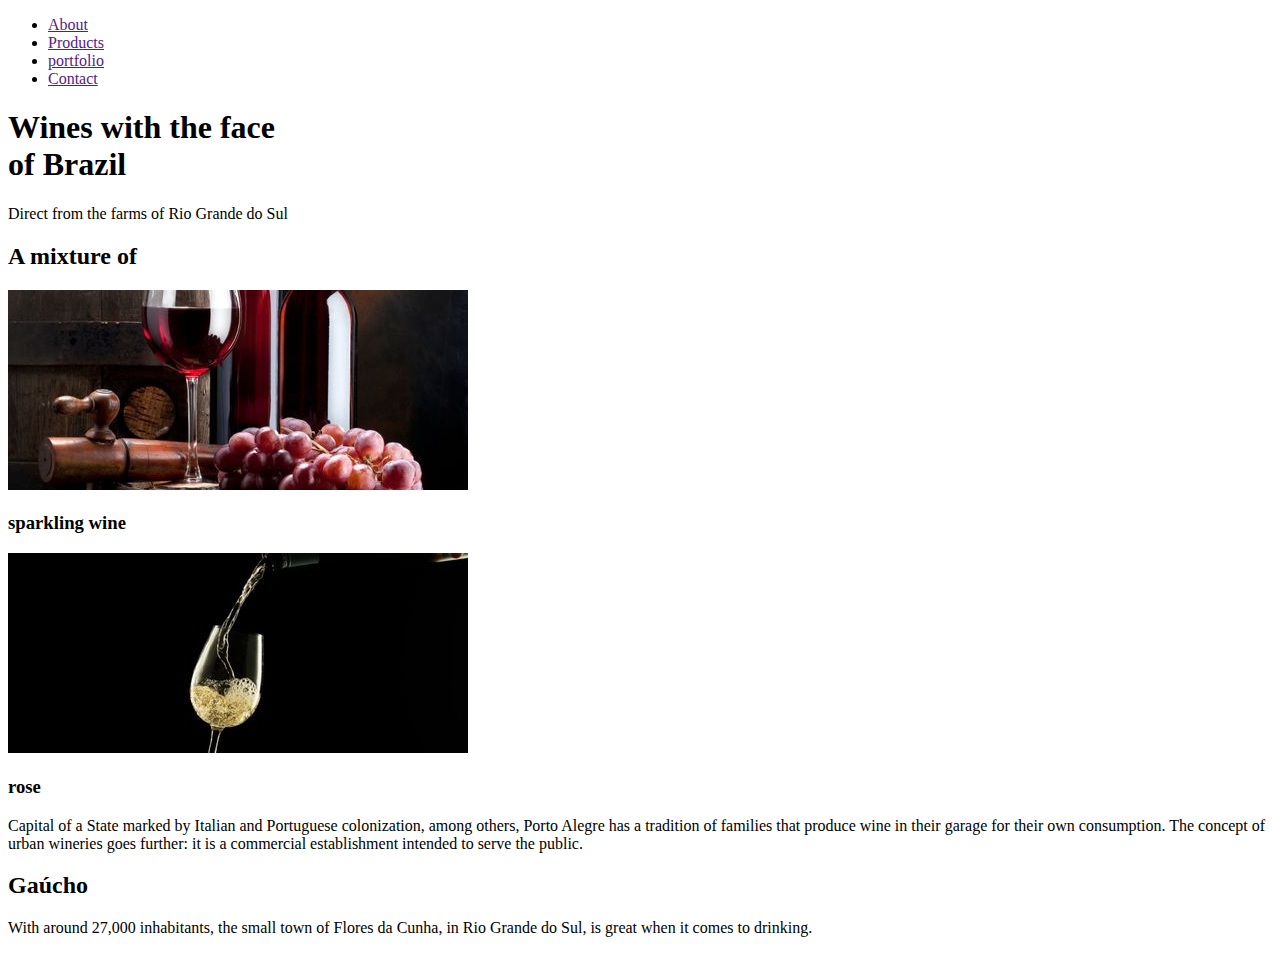
==== inde.html @ dd7b4b38 "First page  commit" ====
<!DOCTYPE html>
<html lang="en">

<head>
  <meta charset="UTF-8">
  <meta http-equiv="X-UA-Compatible" content="IE=edge">
  <meta name="viewport" content="width=device-width, initial-scale=1.0, shrink-to-fit=no">
  <link rel="stylesheet" href="./css/style.css">
  <title>Delicious Wines</title>
</head>

<body>
  <!-------------------------------------------------start header------------------------------------>
  <header>
    <div>
      <a href="./assets/img/delicious wines (1).png"></a>
    </div>
    <nav>
      <ul>
        <li><a href="">About</a></li>
        <li><a href="">Products</a></li>
        <li><a href="">portfolio</a></li>
        <li><a href="">Contact</a></li>
      </ul>
    </nav>
  </header>
  <!------------------------------------------------End Header---------------------------------------->

  <!-------------------------------------------------main start--------------------------------------->
  <main>
    <h1>Wines with the face <br /> of Brazil</h1>
    <p>Direct from the farms of Rio Grande do Sul</p>
  </main>

  <section>
    <h2>A mixture of</h2>
    <div>
      <div>
        <img src="./assets/img/wines-photos1.jpg" alt="">
        <h3>sparkling wine</h3>
      </div>
      <div>
        <img src="./assets/img/wines-photos2.jpg" alt="">
        <h3>rose</h3>
      </div>
    </div>
    <p>Capital of a State marked by Italian and Portuguese colonization, among others, Porto Alegre has a tradition of families that produce wine in their garage for their own consumption. The concept of urban wineries goes further: it is a commercial establishment intended to serve the public.</p>
  </section>

  <section>
    <div>
      <div>
        <h2>Gaúcho</h2>
        <p>With around 27,000 inhabitants, the small town of Flores da Cunha, in Rio Grande do Sul, is great when it comes to drinking.</p>
      </div>
    </div>
  </section>
</body>

</html>
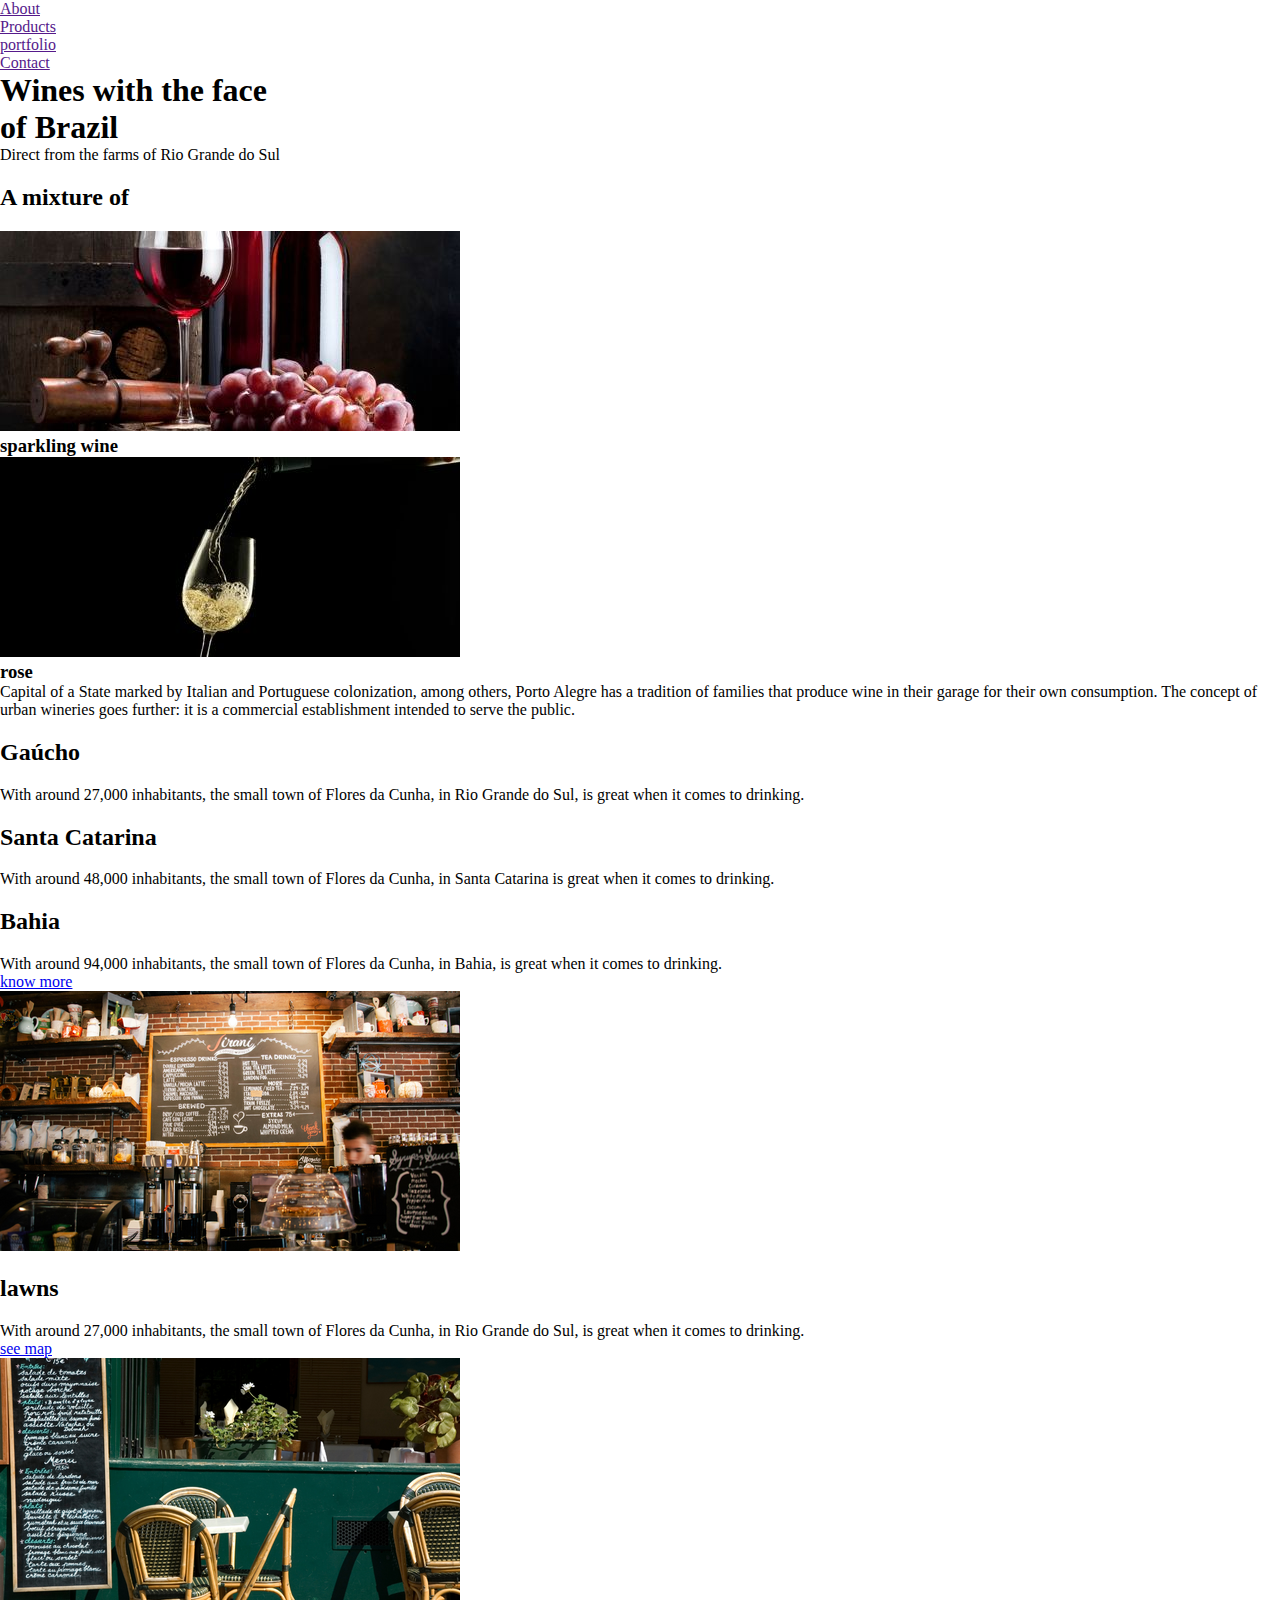
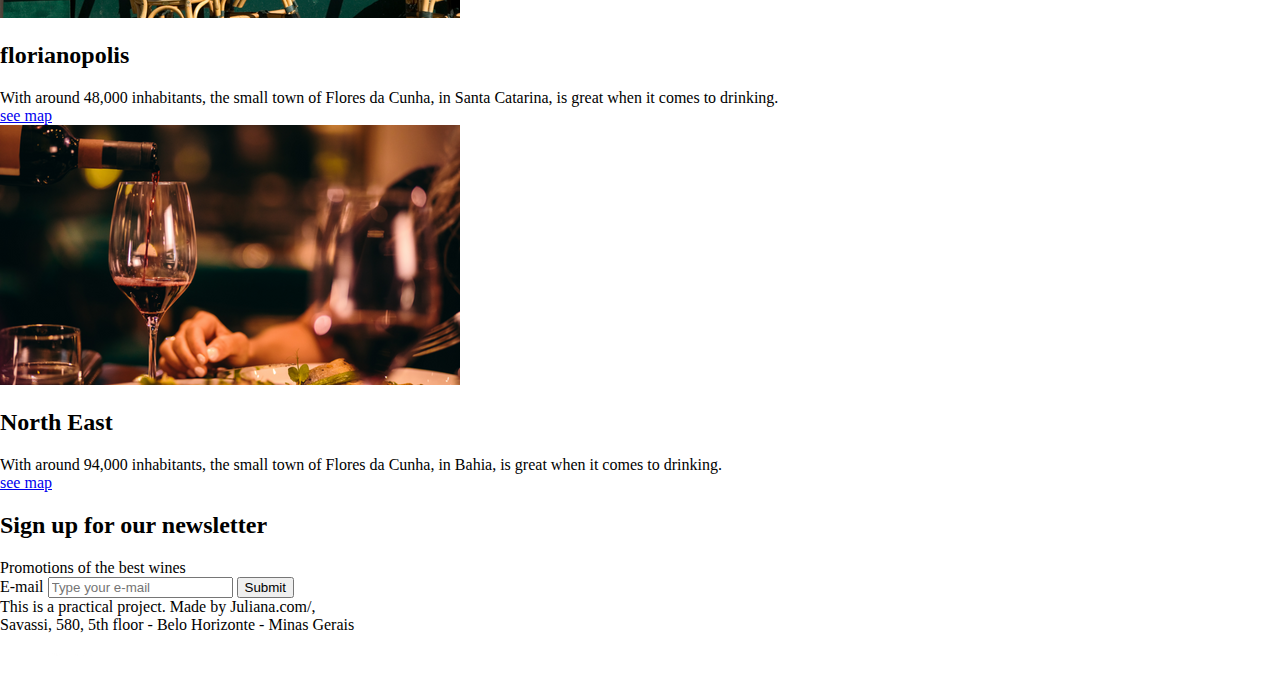
==== commit 17472338: "Updating sections in HTML" ====
--- a/inde.html
+++ b/inde.html
@@ -31,16 +31,18 @@
     <h1>Wines with the face <br /> of Brazil</h1>
     <p>Direct from the farms of Rio Grande do Sul</p>
   </main>
+  <!--------------------------------------------------End main---------------------------------------->
 
+  <!--------------------------------------------------start section------------------------------------>
   <section>
     <h2>A mixture of</h2>
     <div>
       <div>
-        <img src="./assets/img/wines-photos1.jpg" alt="">
+        <img src="./assets/img/wines-photos1.jpg" alt="sparkling wine">
         <h3>sparkling wine</h3>
       </div>
       <div>
-        <img src="./assets/img/wines-photos2.jpg" alt="">
+        <img src="./assets/img/wines-photos2.jpg" alt="rose">
         <h3>rose</h3>
       </div>
     </div>
@@ -53,8 +55,73 @@
         <h2>Gaúcho</h2>
         <p>With around 27,000 inhabitants, the small town of Flores da Cunha, in Rio Grande do Sul, is great when it comes to drinking.</p>
       </div>
+      <div>
+        <h2>Santa Catarina</h2>
+        <p>With around 48,000 inhabitants, the small town of Flores da Cunha, in Santa Catarina is great when it comes to drinking.</p>
+      </div>
+      <div>
+        <h2>Bahia</h2>
+        <p>With around 94,000 inhabitants, the small town of Flores da Cunha, in Bahia, is great when it comes to drinking.</p>
+        <a href="#">know more</a>
+      </div>
     </div>
   </section>
+
+  <section>
+    <div>
+      <img src="./assets/img/Restaurants 1.png" alt="DELICIOUS WINES lawn unit">
+    </div>
+    <div>
+      <h2>lawns</h2>
+      <p>With around 27,000 inhabitants, the small town of Flores da Cunha, in Rio Grande do Sul, is great when it comes to drinking.</p>
+      <a href="#">see map</a>
+    </div>
+
+    <div>
+      <img src="./assets/img/Restaurants2.png" alt="Unit in Florianópolis DELICIOUS WINES">
+    </div>
+    <div>
+      <h2>florianopolis</h2>
+      <p>With around 48,000 inhabitants, the small town of Flores da Cunha, in Santa Catarina, is great when it comes to drinking.</p>
+      <a href="#">see map</a>
+    </div>
+
+    <div>
+      <img src="./assets/img/Restaurants3.png" alt="Unit in the northeast DELICIOUS WINES">
+    </div>
+    <div>
+      <h2>North East</h2>
+      <p>With around 94,000 inhabitants, the small town of Flores da Cunha, in Bahia, is great when it comes to drinking.</p>
+      <a href="#">see map</a>
+    </div>
+  </section>
+
+  <section>
+    <div>
+      <div>
+        <h2>Sign up for our newsletter</h2>
+        <p>Promotions of the best wines</p>
+      </div>
+      <form action="">
+        <label for="">E-mail</label>
+        <input type="text" placeholder="Type your e-mail">
+        <button type="submit">Submit</button>
+      </form>
+    </div>
+  </section>
+  <!----------------------------------------------------end section------------------------------------->
+
+  <!------------------------------------------------------start footer----------------------------------->
+  <footer>
+    <div>
+      <p>This is a practical project. Made by Juliana.com/,<br />Savassi, 580, 5th floor - Belo Horizonte - Minas Gerais</p>
+      <img src="./assets/img/delicious wines (1).png" alt="DELICIOUS WINES">
+    </div>
+
+
+  </footer>
+
+
 </body>
 
 </html>--- a/css/style.css
+++ b/css/style.css
@@ -0,0 +1,9 @@
+/* Reset */
+body, h1 , h3, p, ul {
+padding: 0;
+margin: 0;
+}
+
+body {
+  font-family: Georgia, serif;
+}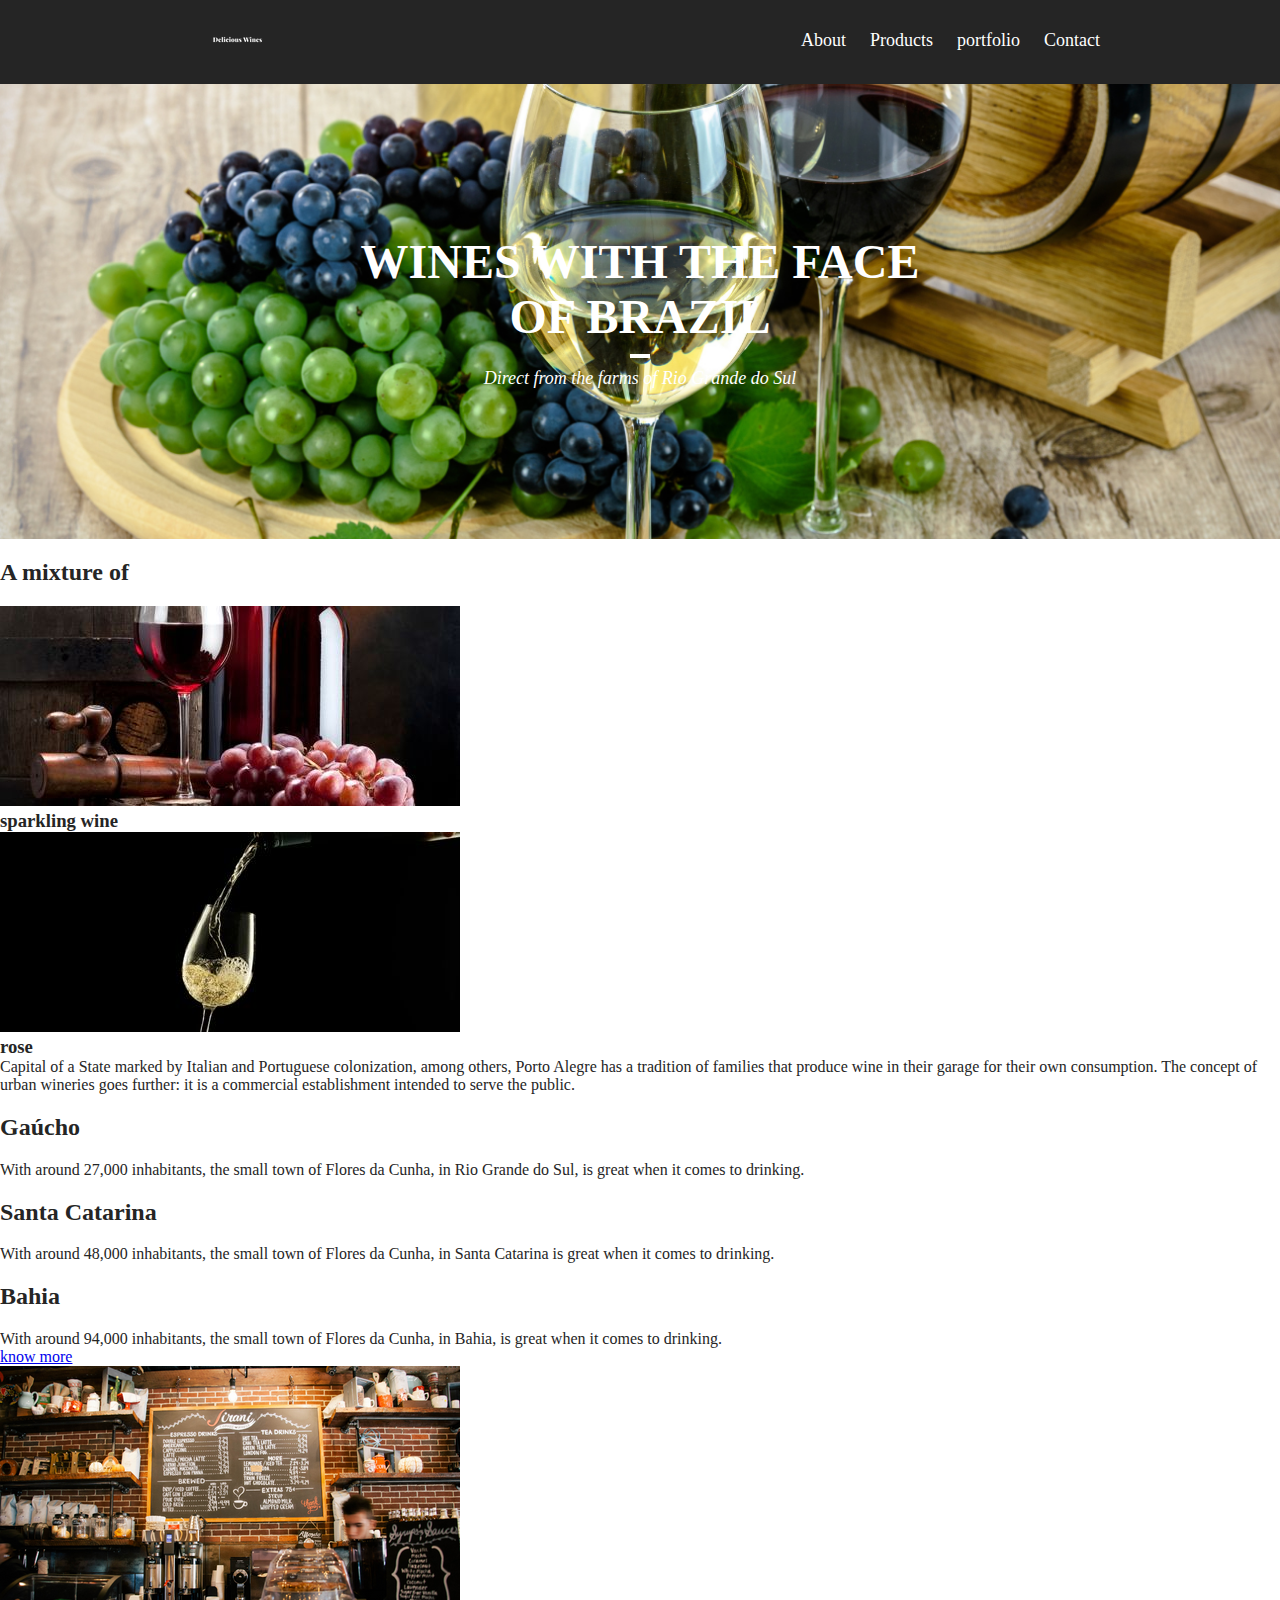
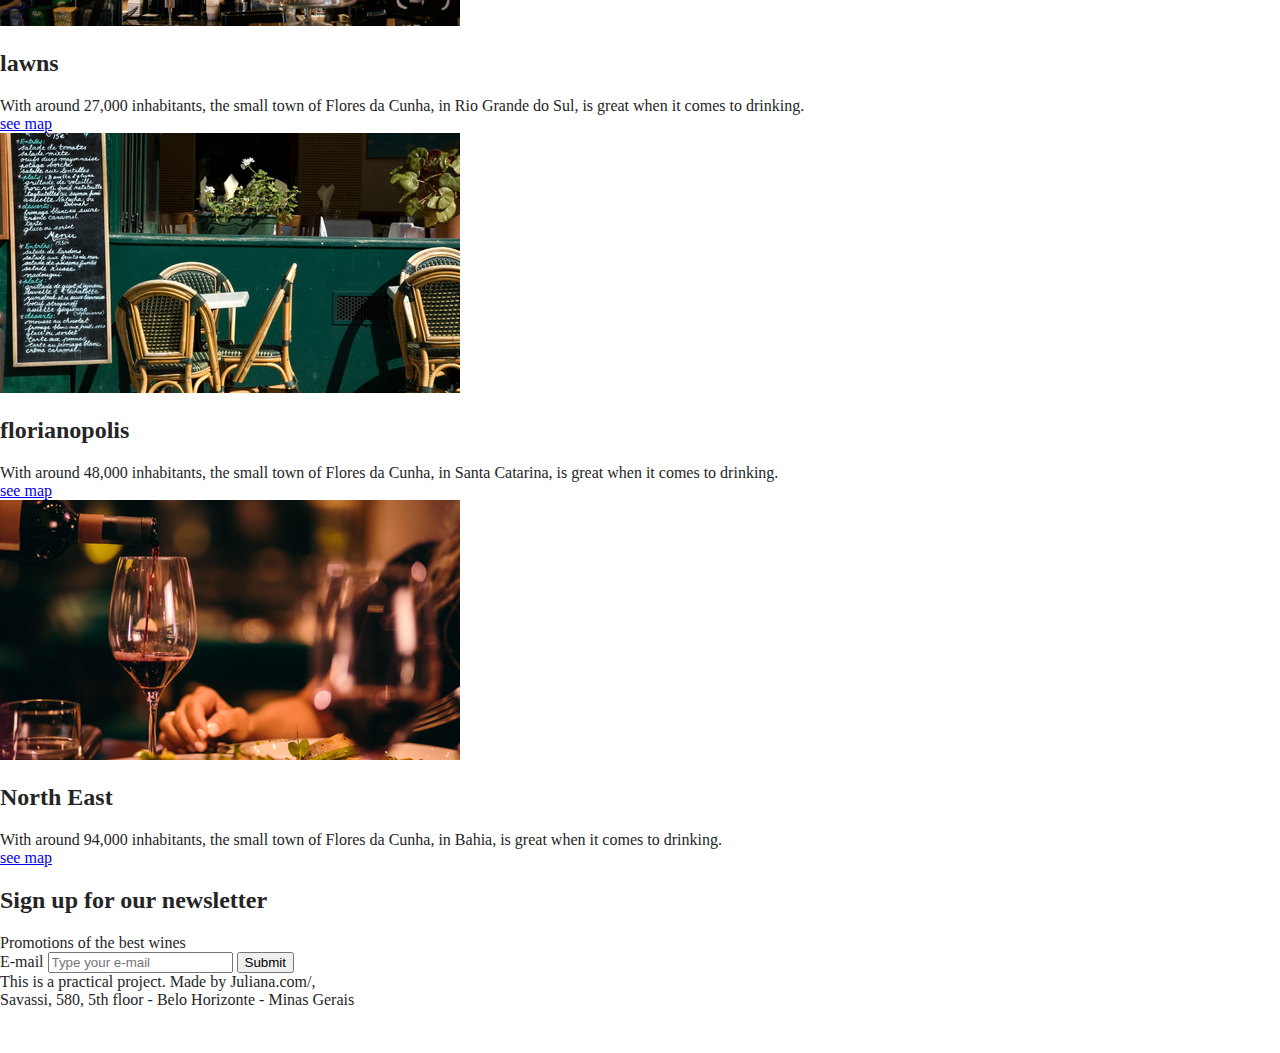
==== commit 9c81b84f: "Updating the menu bar with css" ====
--- a/inde.html
+++ b/inde.html
@@ -11,23 +11,23 @@
 
 <body>
   <!-------------------------------------------------start header------------------------------------>
-  <header>
-    <div>
-      <a href="./assets/img/delicious wines (1).png"></a>
+  <header class="menu">
+    <div class="menu-container">
+      <a class="menu-logo" href="#"><img src="./assets/img/delicious wines (1).png" alt="Delicious Wines"></a>
+      <nav class="menu-nav">
+        <ul>
+          <li><a href="">About</a></li>
+          <li><a href="">Products</a></li>
+          <li><a href="">portfolio</a></li>
+          <li><a href="">Contact</a></li>
+        </ul>
+      </nav>
     </div>
-    <nav>
-      <ul>
-        <li><a href="">About</a></li>
-        <li><a href="">Products</a></li>
-        <li><a href="">portfolio</a></li>
-        <li><a href="">Contact</a></li>
-      </ul>
-    </nav>
   </header>
   <!------------------------------------------------End Header---------------------------------------->
 
   <!-------------------------------------------------main start--------------------------------------->
-  <main>
+  <main class="intro">
     <h1>Wines with the face <br /> of Brazil</h1>
     <p>Direct from the farms of Rio Grande do Sul</p>
   </main>
--- a/css/style.css
+++ b/css/style.css
@@ -1,9 +1,82 @@
-/* Reset */
+/*==================================================== Reset=============================== */
 body, h1 , h3, p, ul {
 padding: 0;
 margin: 0;
 }
+/*=====================================================ENDRESET=============================*/
 
+/*=====================================================Startbody=============================*/
 body {
   font-family: Georgia, serif;
-}+  color: #252525;
+}
+/*======================================================Endbody===============================*/
+
+/*=======================================================Startmenu=============================*/
+.menu {
+  background: #252525;
+  padding: 20px 0;
+}
+
+.menu-container {
+  max-width: 960px;
+  margin: 0 auto;
+}
+
+.menu-container::after, .menu-container::before {
+  content: '';
+  display: table;
+  clear: both;
+}
+
+a.menu-logo {
+  display: block;
+  float: left;
+  margin-left: 10px;
+}
+
+.menu-nav {
+  float: right;
+  margin-right: 10px;
+}
+
+.menu-nav li {
+  display: inline-block;
+}
+.menu-nav a {
+  display: block;
+  padding: 10px;
+  text-decoration: none;
+  color: #ffffff;
+  font-size: 1.125em;
+}
+/*=================================================EndMenu===========================================*/
+
+/*=================================================StartIntro=========================================*/
+.intro {
+  background: url(/assets/img/wines.png) no-repeat center center;
+  background-size: cover;
+  padding: 150px 0;
+  text-align: center;
+  color: #ffffff;
+}
+
+.intro h1 {
+  text-transform: uppercase;
+  font-size: 3em;
+}
+
+.intro h1::after {
+  content: '';
+  display: block;
+  width: 20px;
+  height: 4px;
+  background: #ffffff;
+  margin: 10px auto;
+}
+
+.intro p {
+  font-style: italic;
+  font-size: 1.125em;
+}
+
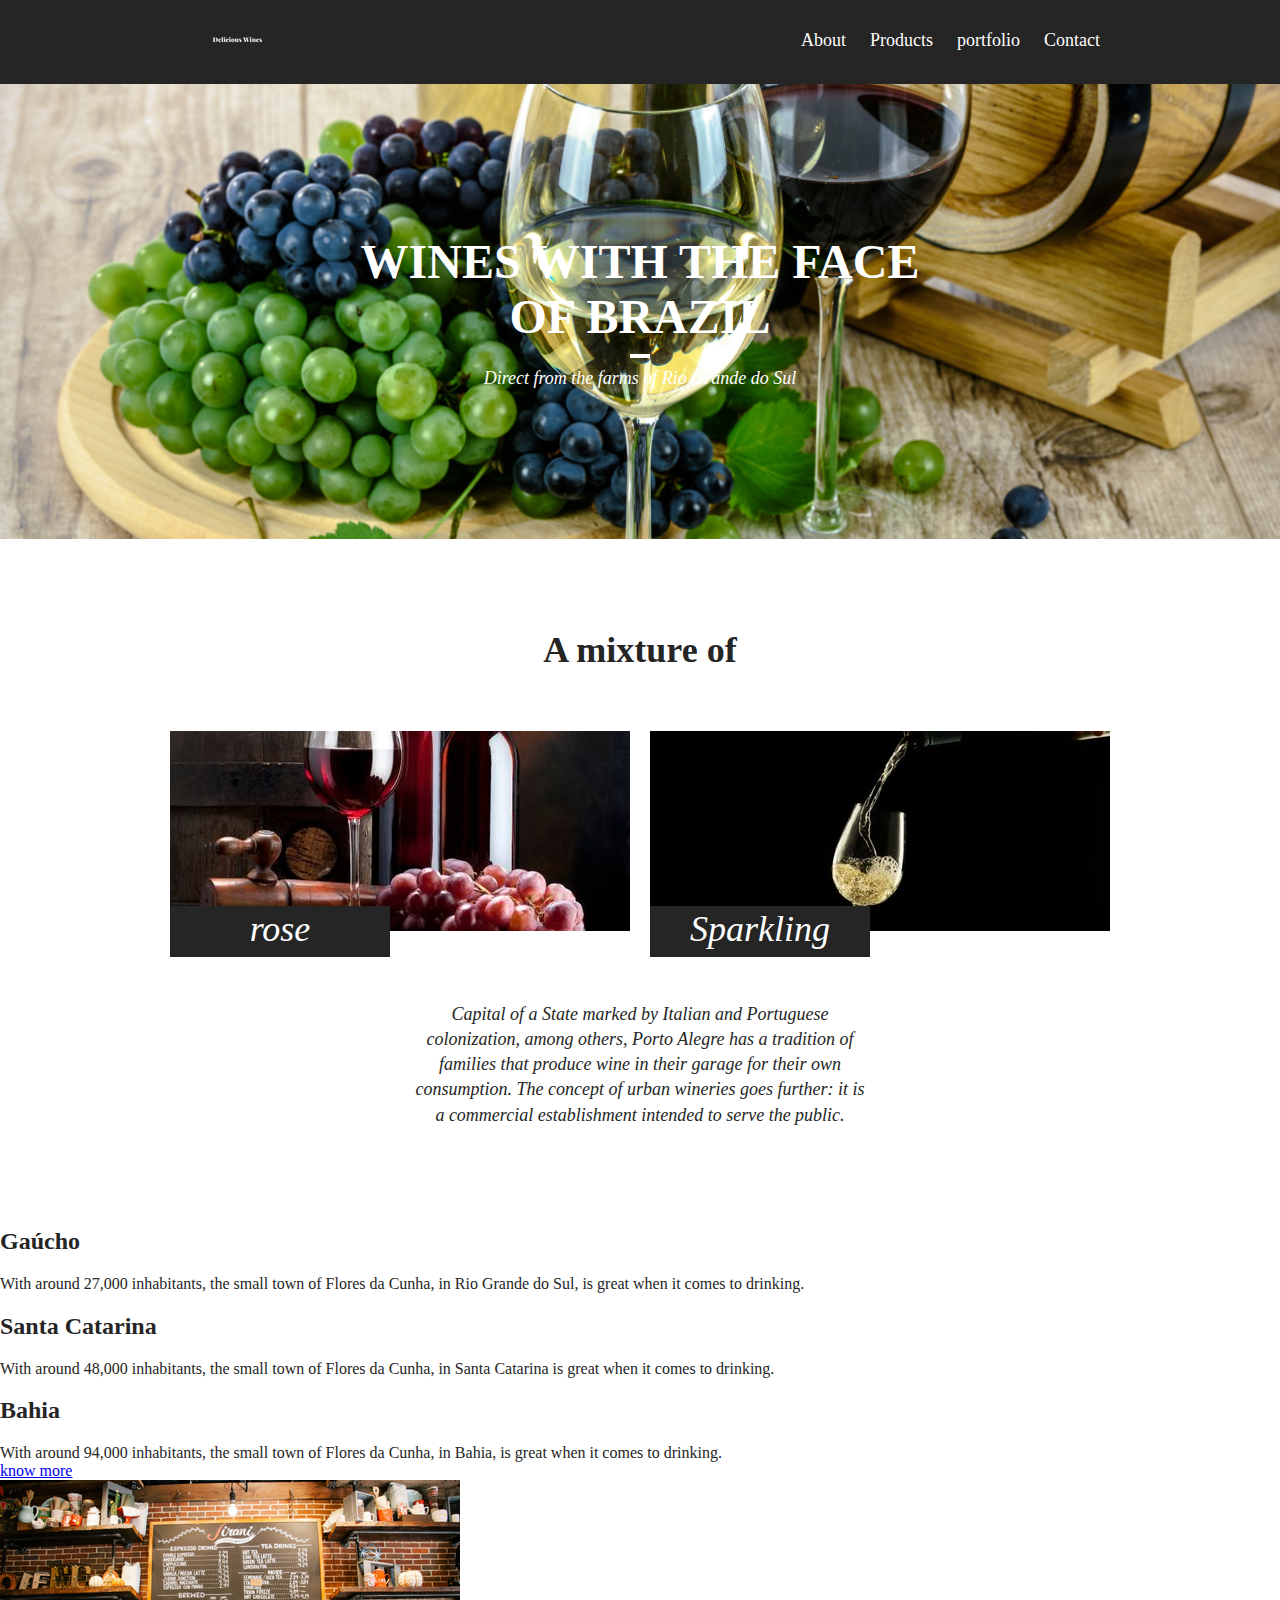
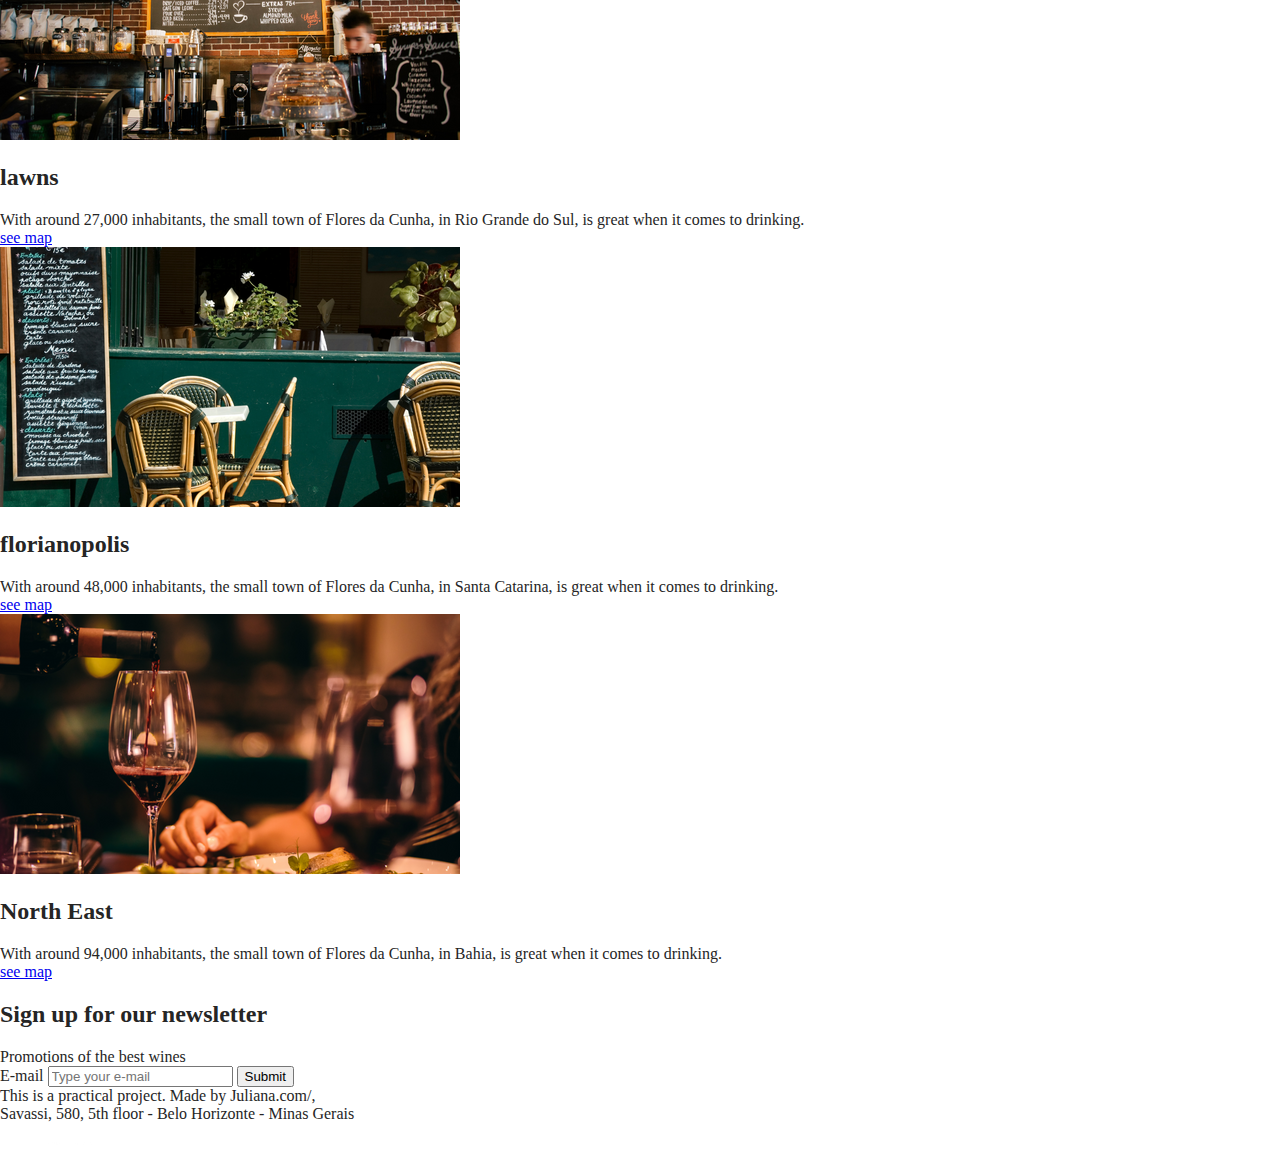
==== commit 1484f0d7: "Updating about styles in css" ====
--- a/inde.html
+++ b/inde.html
@@ -34,16 +34,16 @@
   <!--------------------------------------------------End main---------------------------------------->
 
   <!--------------------------------------------------start section------------------------------------>
-  <section>
+  <section class="about">
     <h2>A mixture of</h2>
-    <div>
-      <div>
-        <img src="./assets/img/wines-photos1.jpg" alt="sparkling wine">
-        <h3>sparkling wine</h3>
+    <div class="about-container">
+      <div class="about-item">
+        <img src="./assets/img/wines-photos1.jpg" alt="rose">
+        <h3>rose</h3>
       </div>
-      <div>
-        <img src="./assets/img/wines-photos2.jpg" alt="rose">
-        <h3>rose</h3>
+      <div class="about-item">
+        <img src="./assets/img/wines-photos2.jpg" alt="Sparkling">
+        <h3>Sparkling</h3>
       </div>
     </div>
     <p>Capital of a State marked by Italian and Portuguese colonization, among others, Porto Alegre has a tradition of families that produce wine in their garage for their own consumption. The concept of urban wineries goes further: it is a commercial establishment intended to serve the public.</p>
--- a/css/style.css
+++ b/css/style.css
@@ -80,3 +80,60 @@
   font-size: 1.125em;
 }
 
+/*=====================================================StartAbout=======================================*/
+.about {
+  padding: 60px 0;
+}
+
+.about-container {
+  max-width: 960px;
+  margin: 0 auto;
+}
+
+.about-container::after, .about-container::before {
+  content: '';
+  display: table;
+  clear: both;
+}
+
+.about h2{
+  text-align: center;
+  font-size: 2.25em;
+  margin-bottom: 60px;
+}
+
+.about-item {
+  width: 460px;
+  float: left;
+  margin: 0 10px;
+}
+
+.about-item img {
+  display: block;
+  max-width: 100%;
+}
+
+.about-item h3 {
+  font-size: 2.25em;
+  line-height: 1em;
+  background: #252525;
+  width: 220px;
+  color: #ffffff;
+  font-style: italic;
+  font-weight: normal;
+  text-align: center;
+  padding: 5px 0 10px 0;
+  top: -25px;
+  position: relative;
+}
+
+.about > p {
+  font-size: 1.125em;
+  line-height: 1.4em;
+  font-style: italic;
+  text-align: center;
+  margin: 20px auto;
+  max-width: 460px;
+}
+
+/*====================================================EndAbout==============================================*/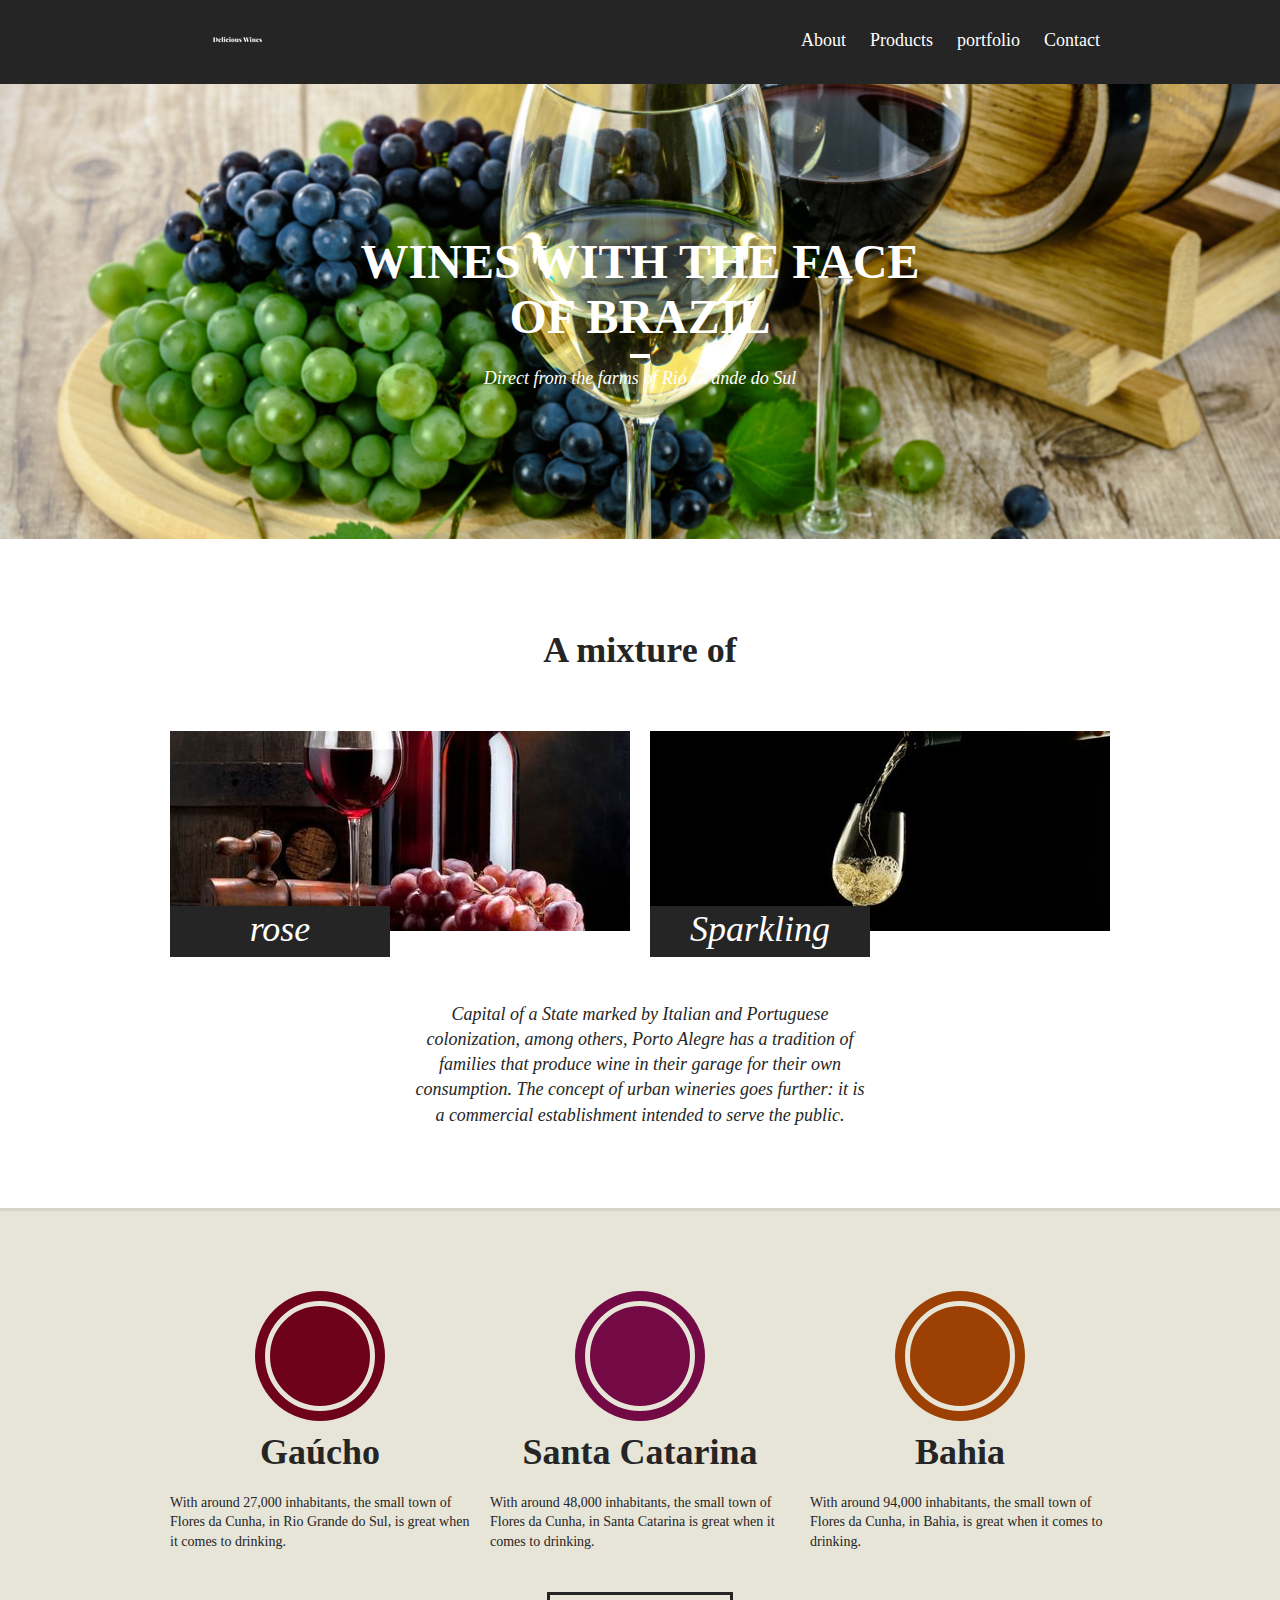
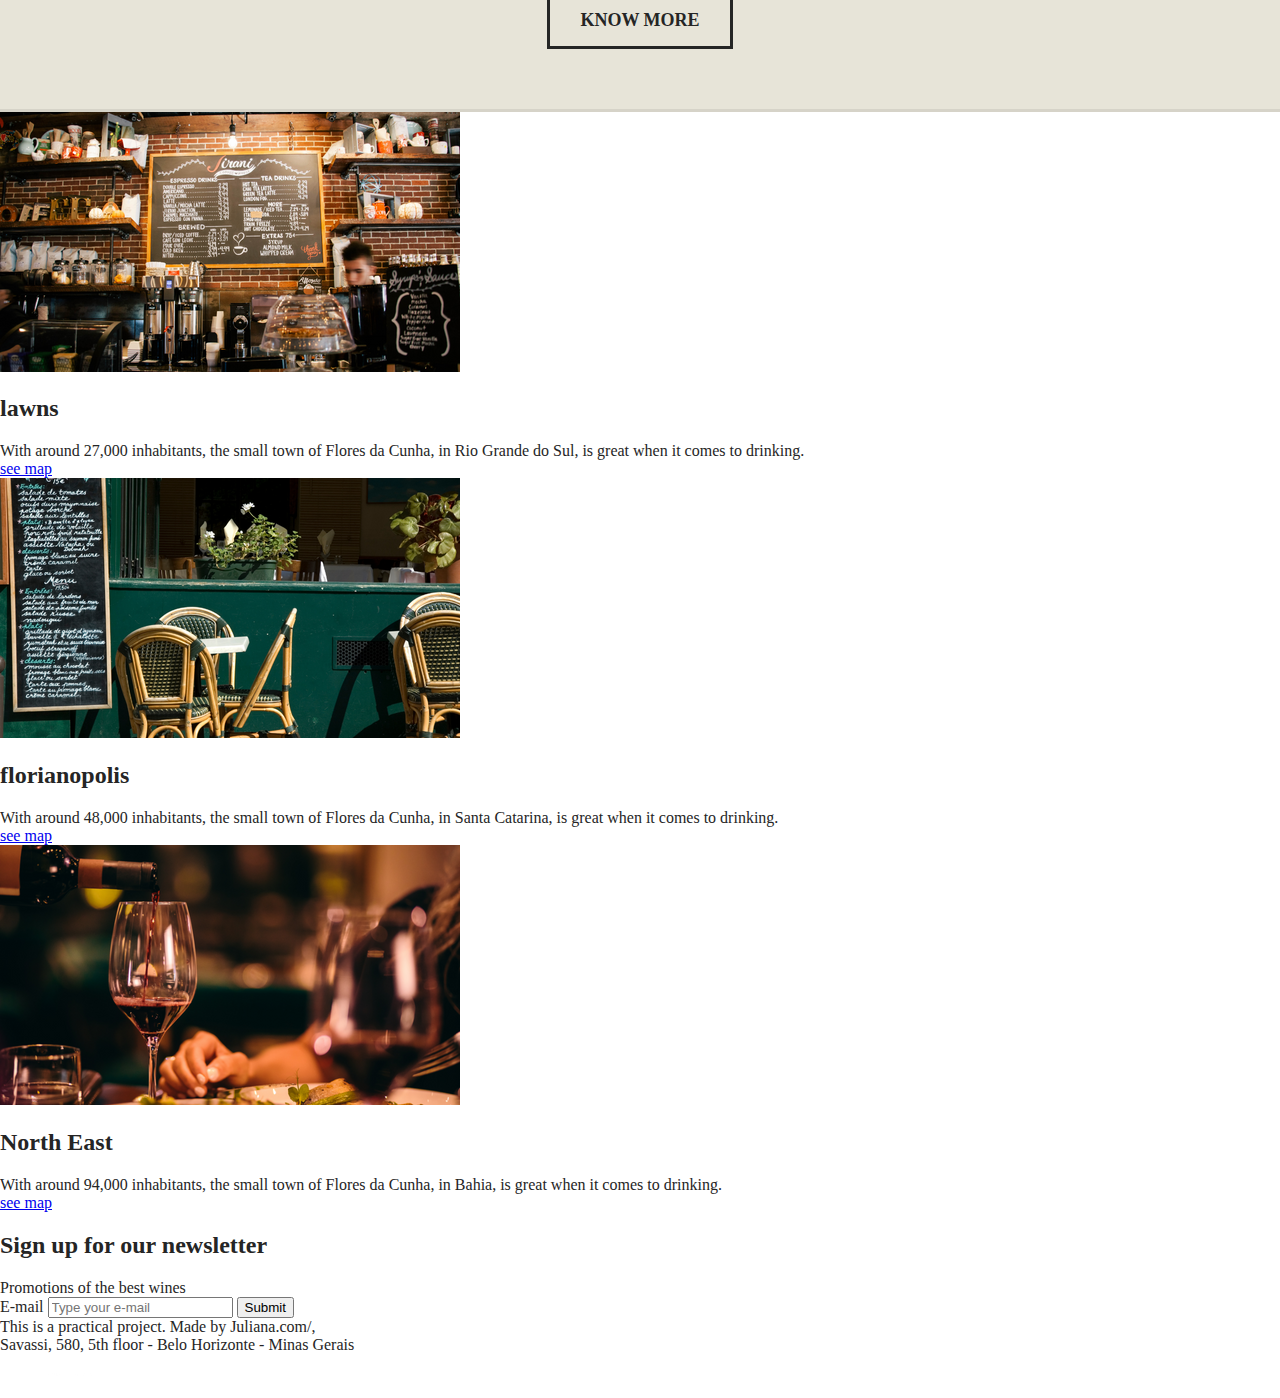
==== commit 0921d2ee: "Inserting css styles in the products section" ====
--- a/inde.html
+++ b/inde.html
@@ -49,22 +49,22 @@
     <p>Capital of a State marked by Italian and Portuguese colonization, among others, Porto Alegre has a tradition of families that produce wine in their garage for their own consumption. The concept of urban wineries goes further: it is a commercial establishment intended to serve the public.</p>
   </section>
 
-  <section>
-    <div>
-      <div>
-        <h2>Gaúcho</h2>
+  <section class="products">
+    <div class="products-container">
+      <div class="products-item">
+        <h2 class="products-gaucho">Gaúcho</h2>
         <p>With around 27,000 inhabitants, the small town of Flores da Cunha, in Rio Grande do Sul, is great when it comes to drinking.</p>
       </div>
-      <div>
-        <h2>Santa Catarina</h2>
+      <div class="products-item">
+        <h2 class="products-santa">Santa Catarina</h2>
         <p>With around 48,000 inhabitants, the small town of Flores da Cunha, in Santa Catarina is great when it comes to drinking.</p>
       </div>
-      <div>
-        <h2>Bahia</h2>
+      <div class="products-item">
+        <h2 class="products-bahia">Bahia</h2>
         <p>With around 94,000 inhabitants, the small town of Flores da Cunha, in Bahia, is great when it comes to drinking.</p>
-        <a href="#">know more</a>
       </div>
     </div>
+    <a class="products-btn" href="#">know more</a>
   </section>
 
   <section>
--- a/css/style.css
+++ b/css/style.css
@@ -136,4 +136,79 @@
   max-width: 460px;
 }
 
-/*====================================================EndAbout==============================================*/+/*====================================================EndAbout==============================================*/
+
+/*====================================================StartProducts===========================================*/
+.products {
+  background: #e7e4d8;
+  padding: 60px 0;
+  border-top: 3px solid #d6d3c8;
+  border-bottom: 3px solid #d6d3c8;
+
+}
+
+.products-container {
+  max-width: 960px;
+  margin: 0 auto;
+}
+
+.products-container::before, .products-container::after {
+  content: '';
+  display: table;
+  clear: both;
+}
+
+.products-item {
+  width: 300px;
+  float: left;
+  margin: 0 10px 20px 10px;
+}
+
+.products-item h2 {
+  text-align: center;
+  font-size: 2.25em;
+  margin-bottom: 20px;
+}
+
+.products-item h2::before {
+  content: '';
+  display: block;
+  width: 100px;
+  height: 100px;
+  background: currentColor;
+  border-radius: 50%;
+  margin: 20px auto;
+  border: 5px solid #e7e4d8;
+  box-shadow: 0 0 0 10px currentColor;
+}
+
+h2.products-gaucho::before {
+  color: #6e0219;
+}
+
+h2.products-santa::before {
+  color: #730945;
+}
+
+h2.products-bahia::before {
+  color: #9c4003;
+}
+
+.products-item p {
+  font-size: 0.875em;
+  line-height: 1.4em;
+}
+
+.products-btn {
+  width: 180px;
+  border: 3px solid;
+  color: #252525;
+  text-decoration: none;
+  display: block;
+  font-size: 1.125em;
+  font-weight: bold;
+  text-transform: uppercase;
+  text-align: center;
+  padding: 15px 0;
+  margin:20px auto 0 auto;
+}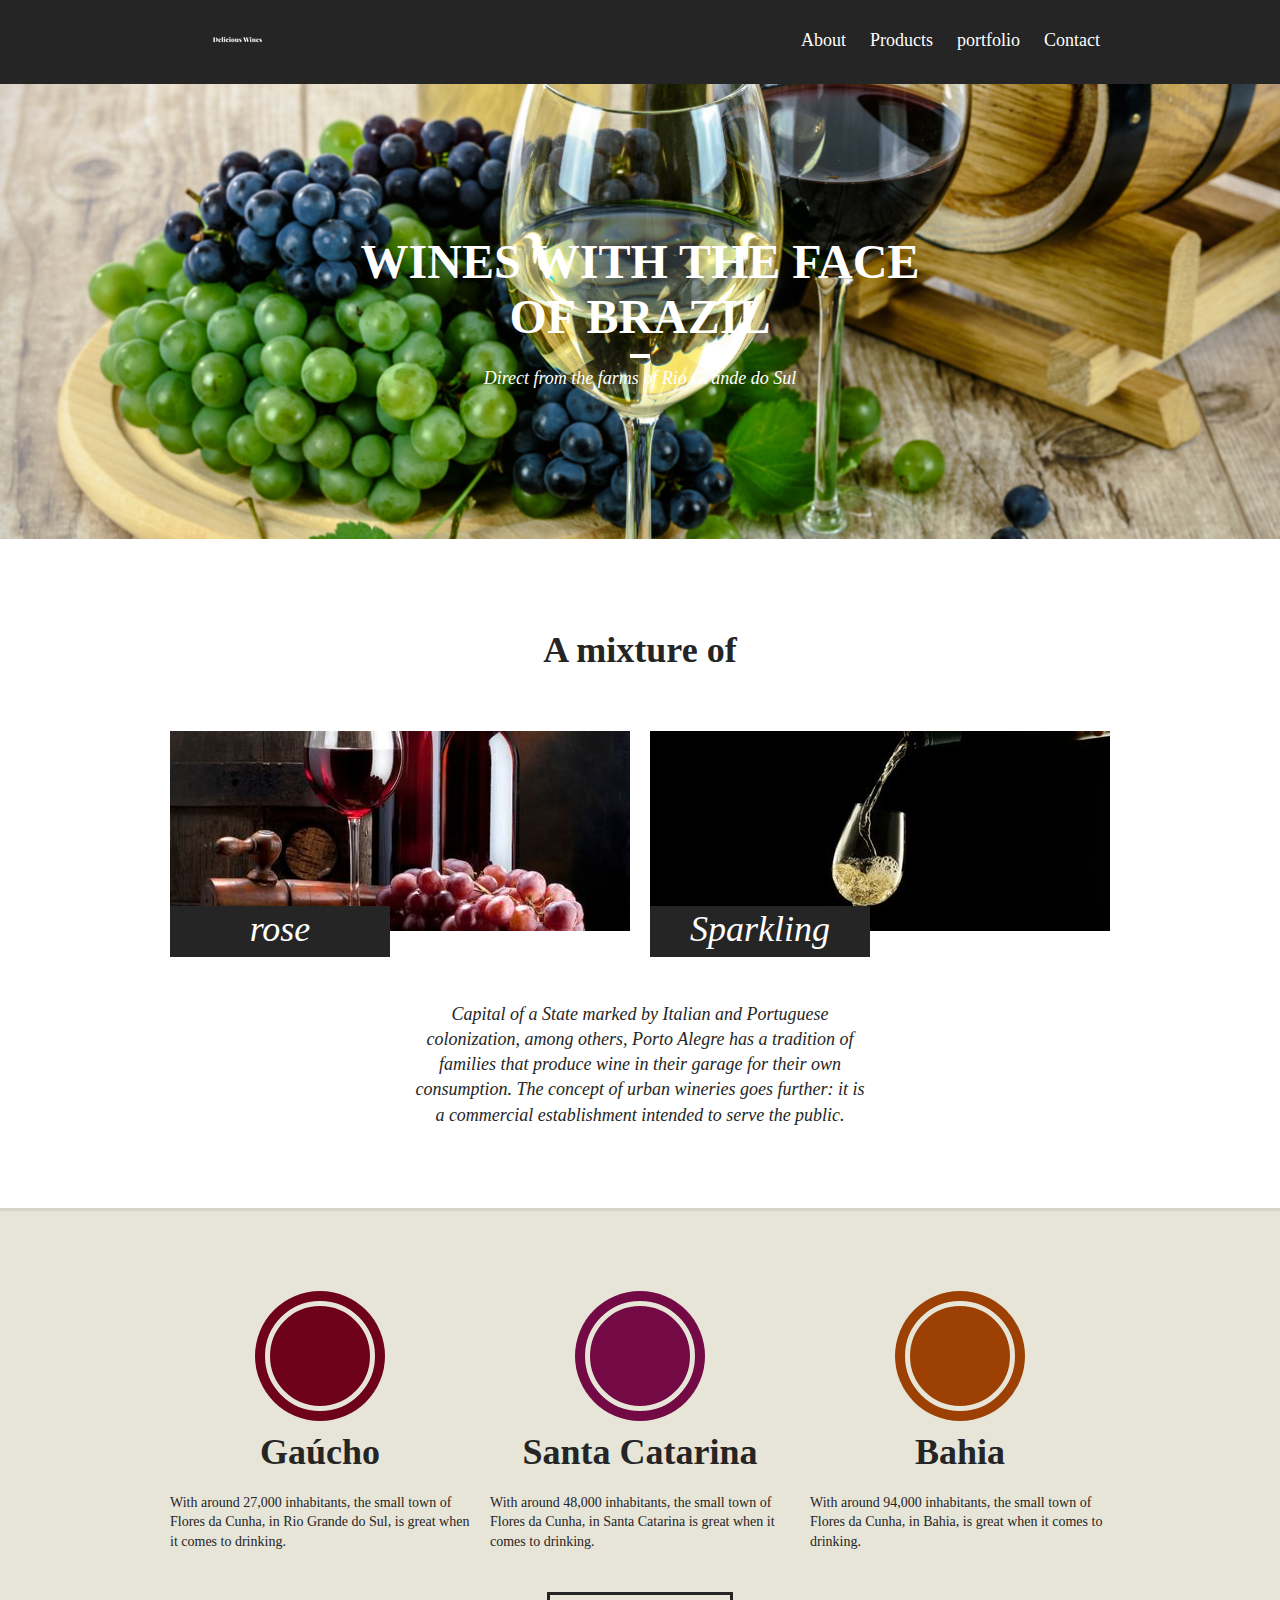
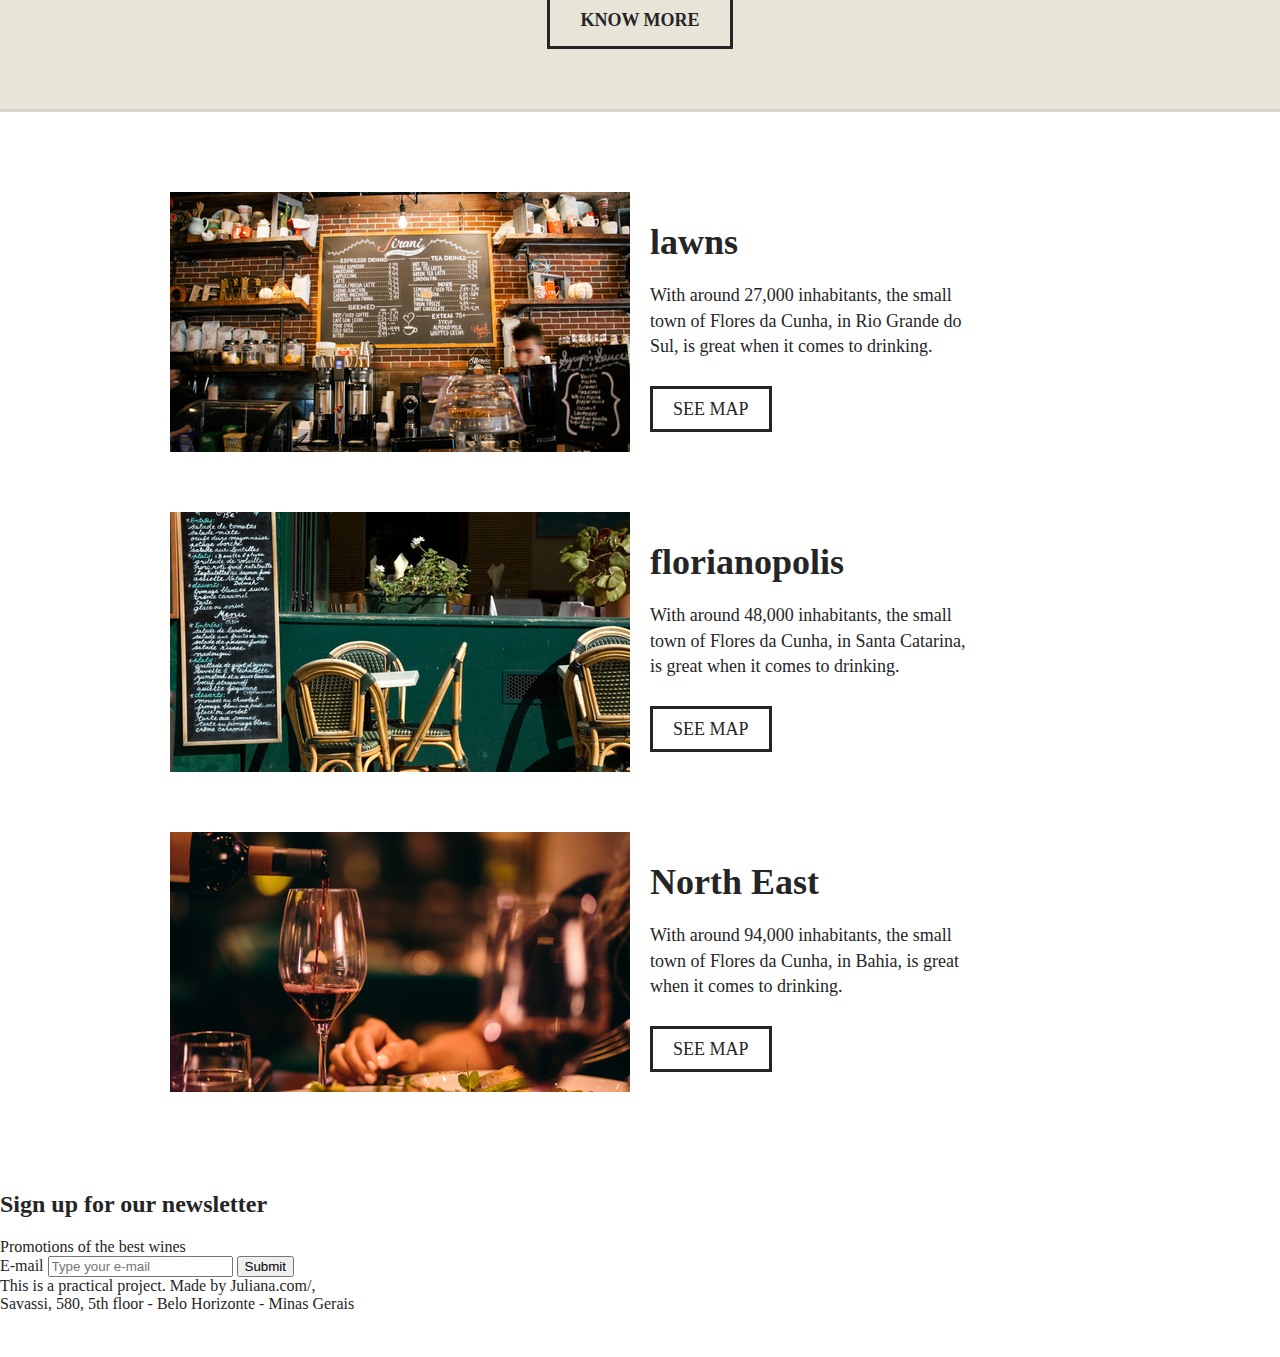
==== commit 1f300825: "Updating css in locations section" ====
--- a/inde.html
+++ b/inde.html
@@ -67,32 +67,32 @@
     <a class="products-btn" href="#">know more</a>
   </section>
 
-  <section>
-    <div>
+  <section class="locations">
+    <div class="item-locations">
       <img src="./assets/img/Restaurants 1.png" alt="DELICIOUS WINES lawn unit">
-    </div>
-    <div>
-      <h2>lawns</h2>
-      <p>With around 27,000 inhabitants, the small town of Flores da Cunha, in Rio Grande do Sul, is great when it comes to drinking.</p>
-      <a href="#">see map</a>
+      <div>
+        <h2>lawns</h2>
+        <p>With around 27,000 inhabitants, the small town of Flores da Cunha, in Rio Grande do Sul, is great when it comes to drinking.</p>
+        <a href="#">see map</a>
+      </div>
     </div>
 
-    <div>
+    <div class="item-locations">
       <img src="./assets/img/Restaurants2.png" alt="Unit in Florianópolis DELICIOUS WINES">
-    </div>
-    <div>
-      <h2>florianopolis</h2>
-      <p>With around 48,000 inhabitants, the small town of Flores da Cunha, in Santa Catarina, is great when it comes to drinking.</p>
-      <a href="#">see map</a>
+      <div>
+        <h2>florianopolis</h2>
+        <p>With around 48,000 inhabitants, the small town of Flores da Cunha, in Santa Catarina, is great when it comes to drinking.</p>
+        <a href="#">see map</a>
+      </div>
     </div>
 
-    <div>
+    <div class="item-locations">
       <img src="./assets/img/Restaurants3.png" alt="Unit in the northeast DELICIOUS WINES">
-    </div>
-    <div>
-      <h2>North East</h2>
-      <p>With around 94,000 inhabitants, the small town of Flores da Cunha, in Bahia, is great when it comes to drinking.</p>
-      <a href="#">see map</a>
+      <div>
+        <h2>North East</h2>
+        <p>With around 94,000 inhabitants, the small town of Flores da Cunha, in Bahia, is great when it comes to drinking.</p>
+        <a href="#">see map</a>
+      </div>
     </div>
   </section>
 
--- a/css/style.css
+++ b/css/style.css
@@ -211,4 +211,58 @@
   text-align: center;
   padding: 15px 0;
   margin:20px auto 0 auto;
+}
+/*=======================================================EndProducts====================================================*/
+
+/*=======================================================startlocations=================================================*/
+.locations {
+  max-width: 960px;
+  margin: 0 auto;
+  padding: 20px 0;
+
+}
+
+.item-locations {
+  clear: both;
+  margin: 60px auto;
+}
+
+.item-locations::after, .item-locations::before {
+  display: table;
+  content: '';
+  clear: both;
+}
+
+.item-locations img {
+  width: 460px;
+  display: block;
+  float: left;
+  margin: 0 10px;
+}
+
+.item-locations > div {
+  width: 460px;
+  float: left;
+  margin: 0 10px;
+}
+
+.item-locations h2 {
+  font-size: 2.25em;
+  margin-bottom: 20px;
+}
+
+.item-locations p {
+  font-size: 1.125em;
+  line-height: 1.4em;
+  max-width: 320px;
+  margin-bottom: 40px;
+}
+
+.item-locations a {
+  font-size: 1.125em;
+  text-transform: uppercase;
+  text-decoration: none;
+  border: 3px solid;
+  color: #252525;
+  padding: 10px 20px;
 }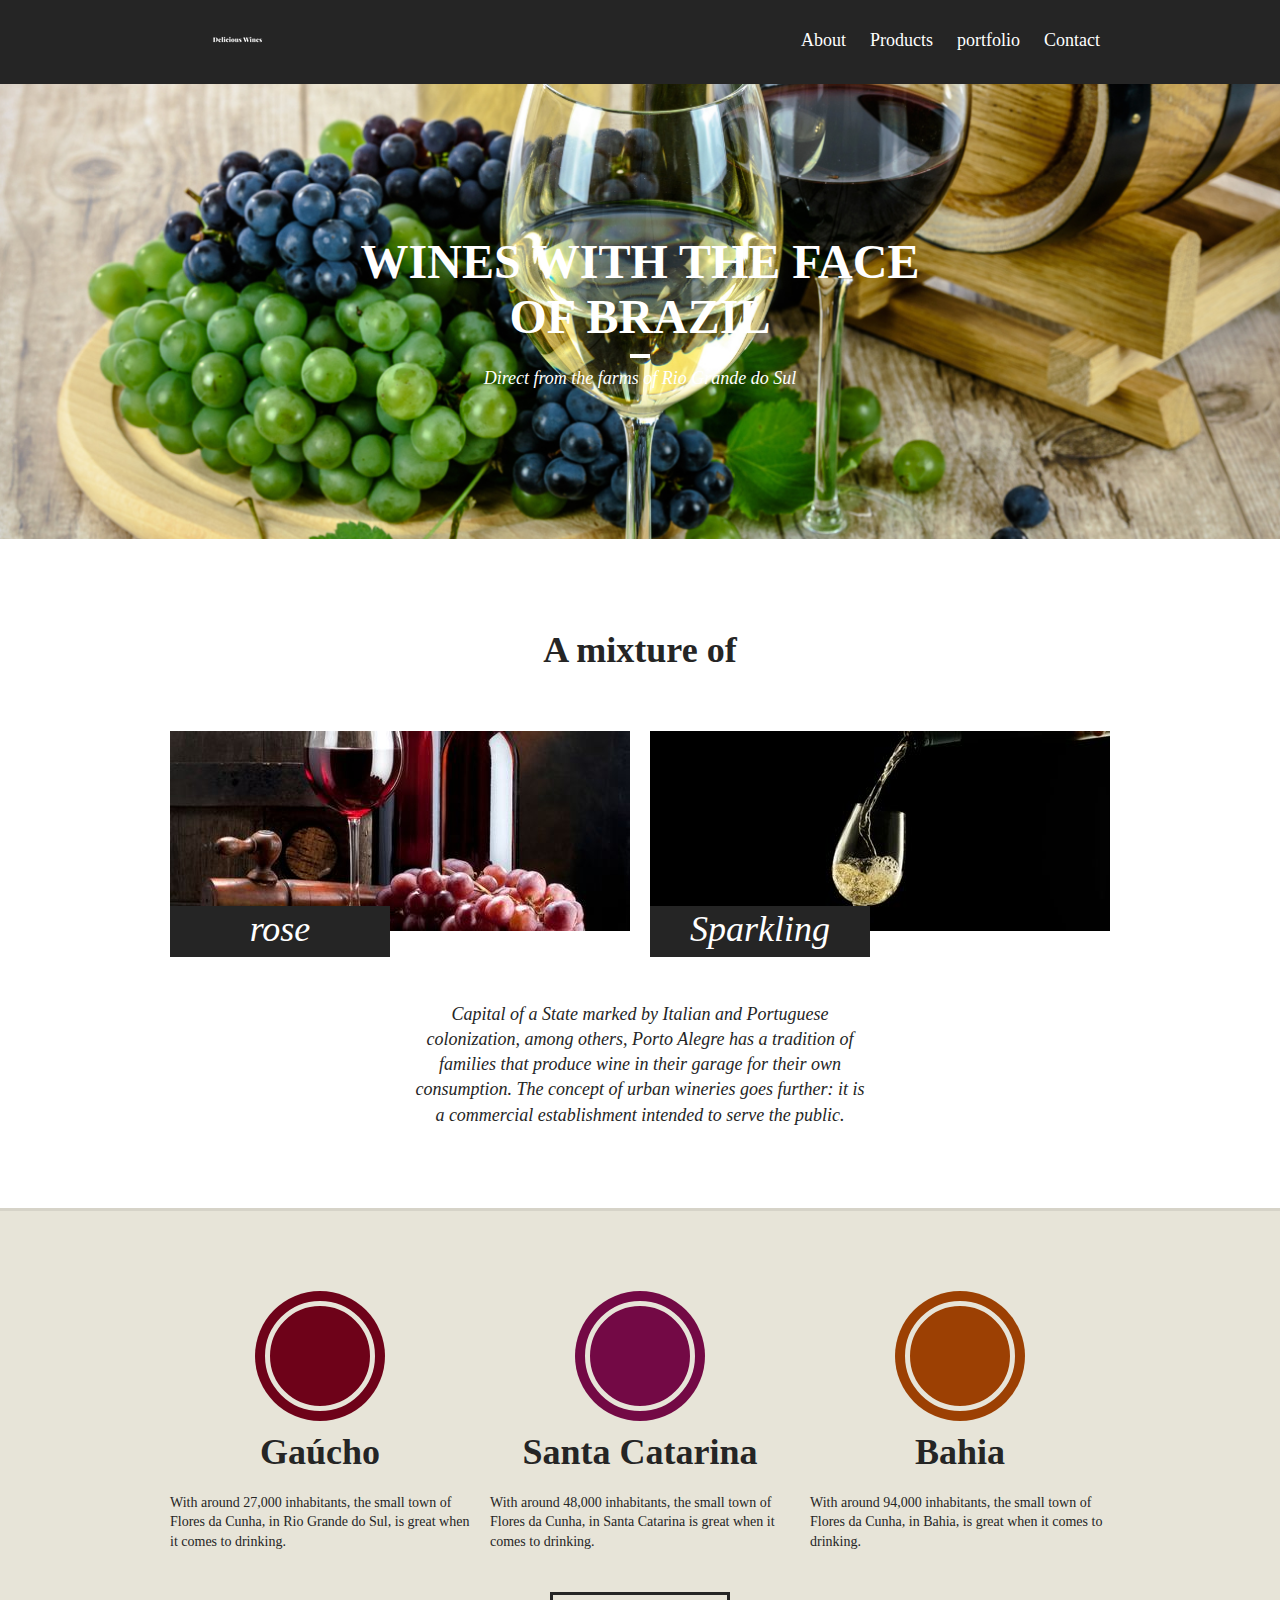
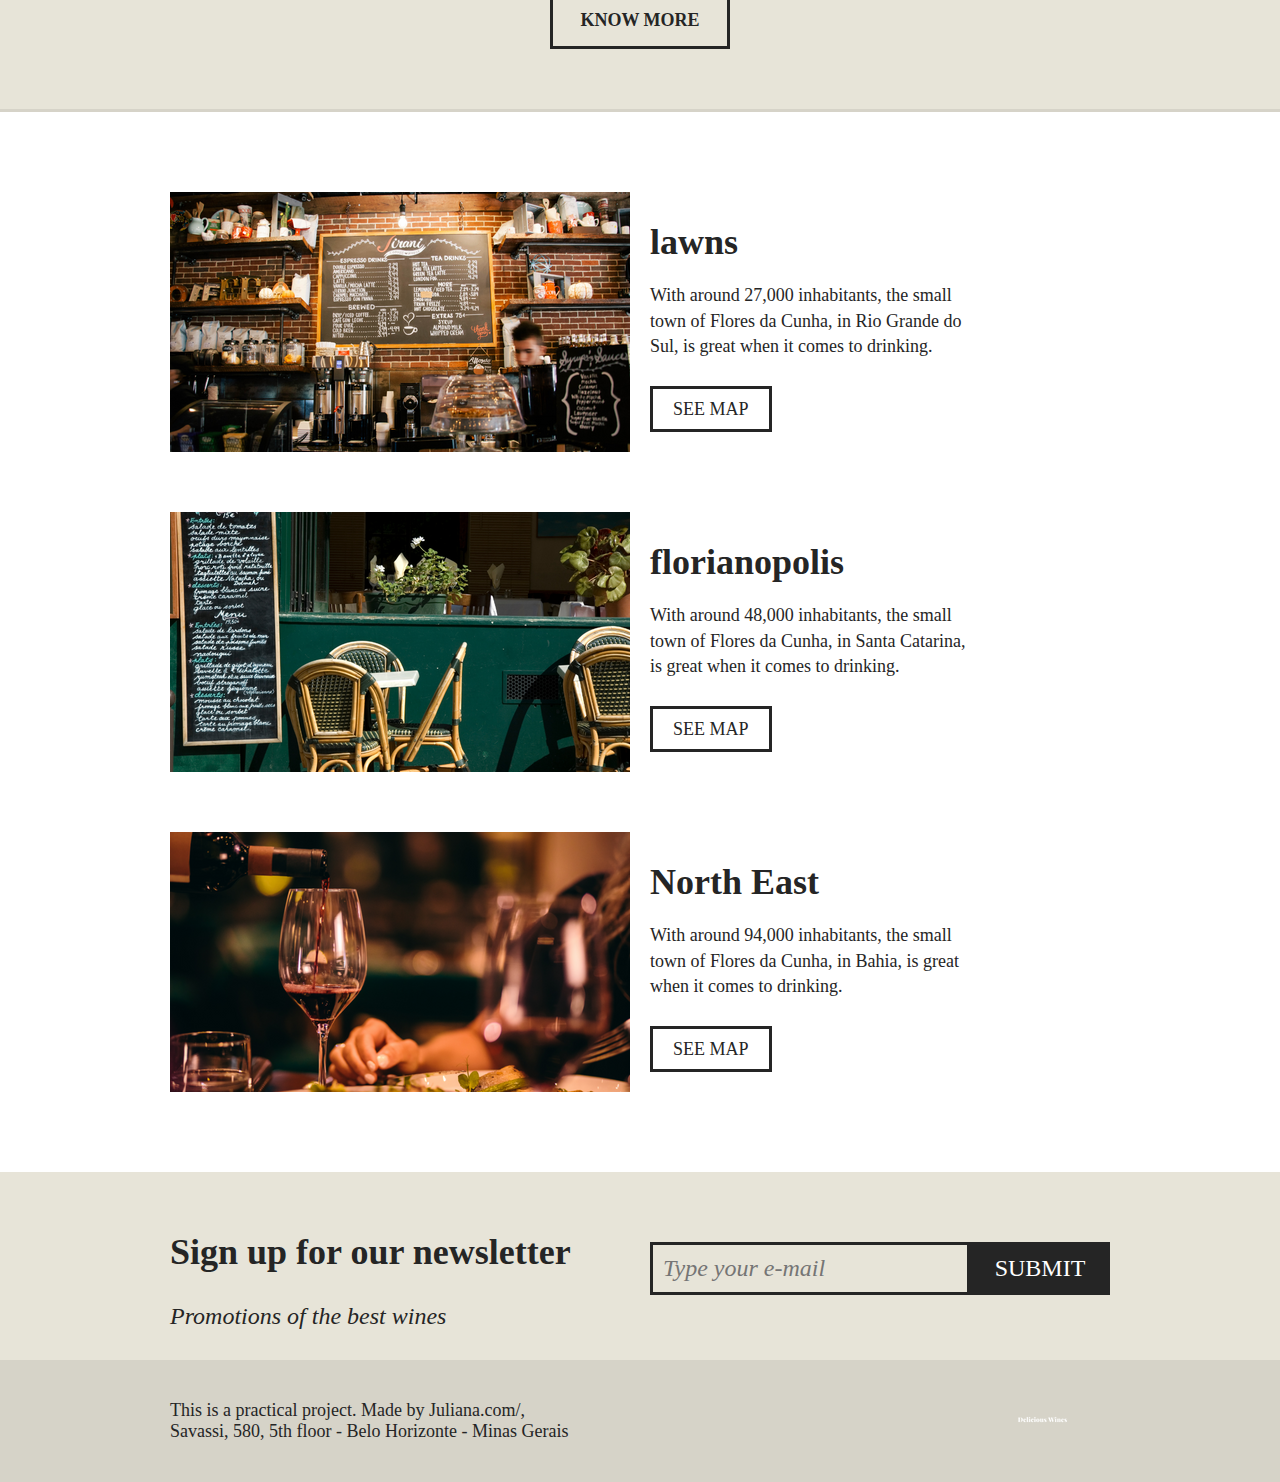
==== commit ca3364c9: "styling the footer" ====
--- a/inde.html
+++ b/inde.html
@@ -96,9 +96,9 @@
     </div>
   </section>
 
-  <section>
-    <div>
-      <div>
+  <section class="sign">
+    <div class="sign-container">
+      <div class="sign-information">
         <h2>Sign up for our newsletter</h2>
         <p>Promotions of the best wines</p>
       </div>
@@ -112,8 +112,8 @@
   <!----------------------------------------------------end section------------------------------------->
 
   <!------------------------------------------------------start footer----------------------------------->
-  <footer>
-    <div>
+  <footer class="footer">
+    <div class="footer-container">
       <p>This is a practical project. Made by Juliana.com/,<br />Savassi, 580, 5th floor - Belo Horizonte - Minas Gerais</p>
       <img src="./assets/img/delicious wines (1).png" alt="DELICIOUS WINES">
     </div>
--- a/css/style.css
+++ b/css/style.css
@@ -5,14 +5,18 @@
 }
 /*=====================================================ENDRESET=============================*/
 
-/*=====================================================Startbody=============================*/
+/*=====================================================startbody=============================*/
 body {
   font-family: Georgia, serif;
   color: #252525;
 }
-/*======================================================Endbody===============================*/
-
-/*=======================================================Startmenu=============================*/
+
+* {
+  box-sizing: border-box;
+}
+/*======================================================endbody===============================*/
+
+/*=======================================================startmenu=============================*/
 .menu {
   background: #252525;
   padding: 20px 0;
@@ -50,9 +54,9 @@
   color: #ffffff;
   font-size: 1.125em;
 }
-/*=================================================EndMenu===========================================*/
-
-/*=================================================StartIntro=========================================*/
+/*=================================================endmenu===========================================*/
+
+/*=================================================startintro=========================================*/
 .intro {
   background: url(/assets/img/wines.png) no-repeat center center;
   background-size: cover;
@@ -80,7 +84,7 @@
   font-size: 1.125em;
 }
 
-/*=====================================================StartAbout=======================================*/
+/*=====================================================startabout=======================================*/
 .about {
   padding: 60px 0;
 }
@@ -136,9 +140,9 @@
   max-width: 460px;
 }
 
-/*====================================================EndAbout==============================================*/
-
-/*====================================================StartProducts===========================================*/
+/*====================================================endabout==============================================*/
+
+/*====================================================startproducts===========================================*/
 .products {
   background: #e7e4d8;
   padding: 60px 0;
@@ -212,7 +216,7 @@
   padding: 15px 0;
   margin:20px auto 0 auto;
 }
-/*=======================================================EndProducts====================================================*/
+/*=======================================================endProducts====================================================*/
 
 /*=======================================================startlocations=================================================*/
 .locations {
@@ -265,4 +269,100 @@
   border: 3px solid;
   color: #252525;
   padding: 10px 20px;
+}
+/*=========================================================endlocation=======================================================================*/
+
+/*=========================================================startofsign=======================================================================*/
+.sign {
+  background: #e7e4d8;
+  padding: 30px 0;
+}
+
+.sign-container {
+  max-width: 960px;
+  margin: 0 auto;
+}
+.sign-container::after, .sign-container::before {
+  content: '';
+  display: table;
+  clear: both;
+}
+
+.sign-information {
+  width: 460px;
+  margin: 0 10px;
+  float: left;
+}
+
+.sign-information h2 {
+  font-size: 2.25em;
+}
+
+.sign-information p {
+  font-size: 1.5em;
+  font-style: italic;
+}
+
+.sign form {
+    width: 460px;
+    margin: 40px 10px 0 10px;
+    float: left;
+}
+
+.sign form label {
+  display: none;
+}
+
+.sign input {
+  width: 320px;
+  border: 3px solid #252525;
+  background: none;
+  font-size: 1.5em;
+  font-style: italic;
+  font-family: Georgia, serif;
+  padding: 10px;
+  float: left;
+}
+
+.sign button {
+  background: #252525;
+  border: none;
+  font-family: Georgia, serif;
+  text-transform: uppercase;
+  font-size: 1.5em;
+  width: 140px;
+  padding: 13px 0;
+  color: #ffffff;
+  cursor: pointer;
+}
+/*===============================================================endsign==============================================================================*/
+
+/*===============================================================startfooter===========================================================================*/
+.footer {
+  background: #d6d3c8;
+  padding: 40px 0;
+}
+
+.footer-container {
+  max-width: 960px;
+  margin: 0 auto;
+}
+
+.footer-container::after, .footer-container::before {
+  content: '';
+  display: table;
+  clear: both;
+}
+
+.footer p {
+  float: left;
+  margin: 0 10px;
+  font-size: 1.125em;
+  list-style: 1.4em;
+}
+
+.footer img {
+  float: right;
+  margin: 0 10px;
+  display: block;
 }